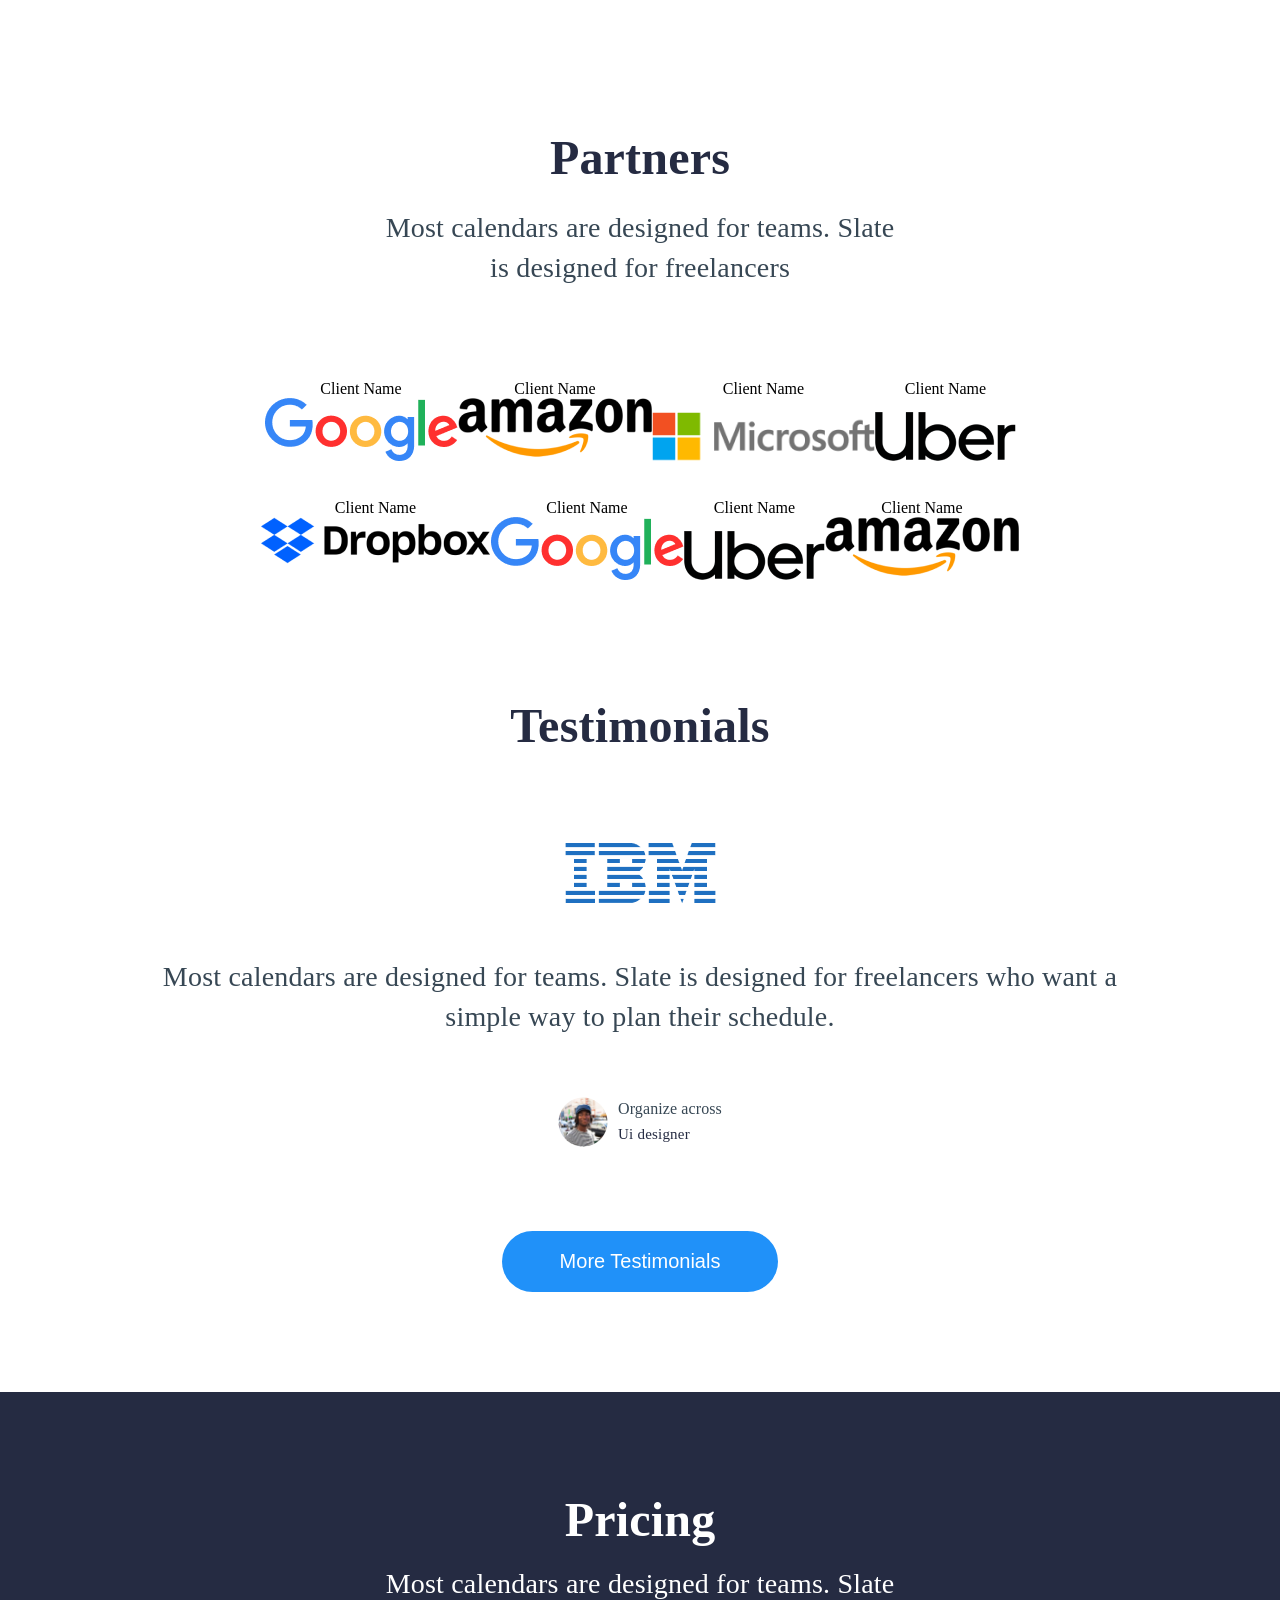
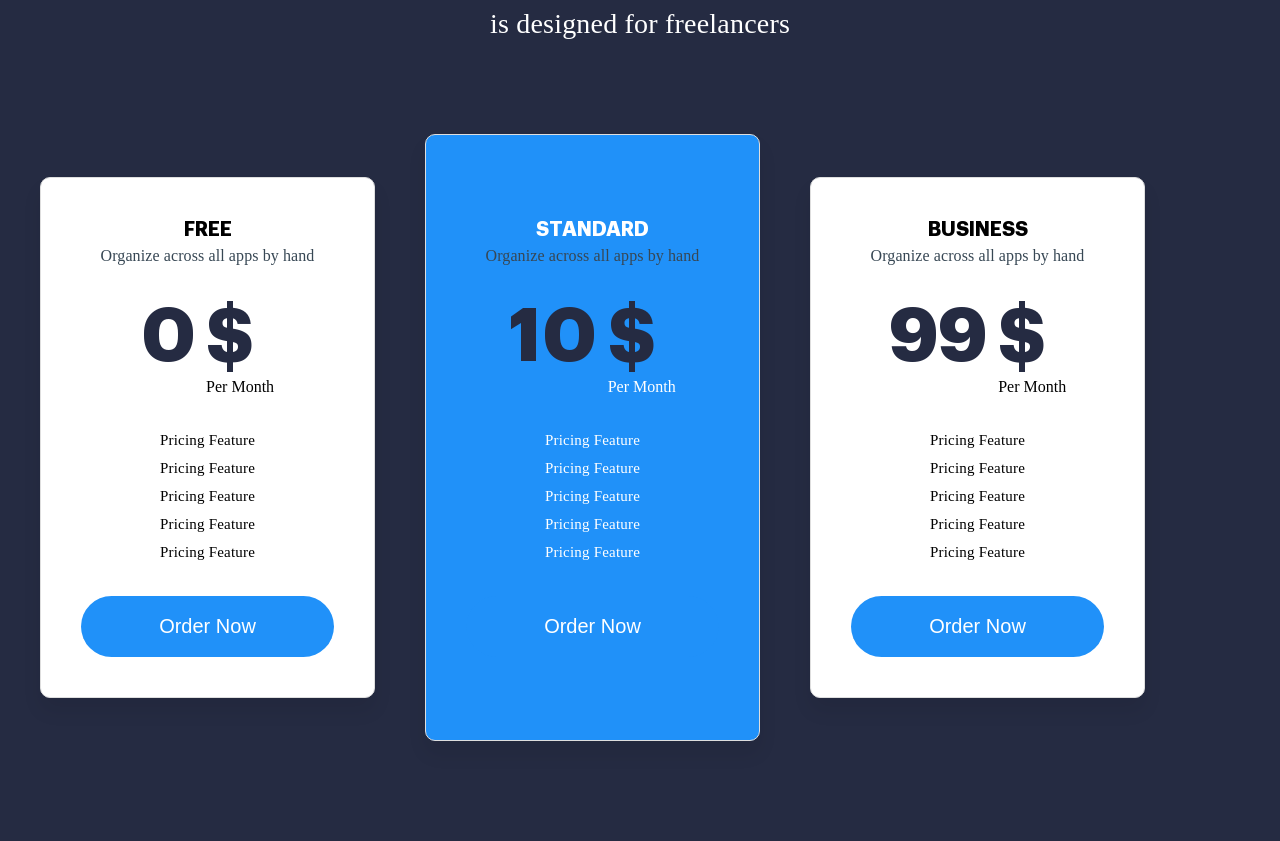
==== index.html @ 209baea5 "Add files via upload" ====
<!DOCTYPE html>
<html lang="en">

<head>
    <meta charset="UTF-8">
    <meta http-equiv="X-UA-Compatible" content="IE=edge">
    <meta name="viewport" content="width=device-width, initial-scale=1.0">
    <link rel="stylesheet" href="./css/main.css">
    <title>Document</title>
</head>

<body>
    <div class="wrapper">
        <section class="partners">
            <div class="container">
                <h2 class="partners__title title">
                    Partners
                </h2>
                <p class="partners__text text">
                    Most calendars are designed for teams. Slate is designed for freelancers
                </p>
                <div class="partners__list">
                <div class="partners__list__top">
                    <li class="partners__li">
                        <div class="partners__content">
                        <p class="partners__name">
                            Client Name
                        </p>
                        <div class="partners__image">
                            <a href="#" class="partners__img">
                                <img src="./img/partners/logos_google.png" alt="icon" class="partners__icon">
                            </a></div>
                        </div>
                    </li>
                    <li class="partners__li">
                        <div class="partners__content">
                        <p class="partners__name">
                            Client Name
                        </p>
                        <div class="partners__image">
                            <a href="#" class="partners__img">
                                <img src="./img/partners/amazon.png" alt="icon" class="partners__icon">
                            </a></div>
                        </div>
                    </li>
                    <li class="partners__li">
                        <div class="partners__content">
                        <p class="partners__name">
                            Client Name
                        </p>
                        <div class="partners__image">
                            <a href="#" class="partners__img">
                                <img src="./img/partners/mct.png" alt="icon" class="partners__icon">
                            </a></div>
                        </div>
                    </li>
                    <li class="partners__li">
                        <div class="partners__content">
                        <p class="partners__name">
                            Client Name
                        </p>
                        <div class="partners__image">
                            <a href="#" class="partners__img">
                                <img src="./img/partners/uber.png" alt="icon" class="partners__icon">
                            </a></div>
                        </div>
                    </li>
                </div>
                 <div class="partners__list__bottom">   
                    <li class="partners__li">
                        <div class="partners__content">
                        <p class="partners__name">
                            Client Name
                        </p>
                        <div class="partners__item">
                            <a href="#" class="partners__image">
                                <img src="./img/partners/drb.png" alt="icon" class="partners__icon">
                            </a></div>
                        </div>
                    </li>
                    <li class="partners__li">
                        <div class="partners__content">
                        <p class="partners__name">
                            Client Name
                        </p>
                        <div class="partners__image">
                            <a href="#" class="partners__img">
                                <img src="./img/partners/logos_google.png" alt="icon" class="partners__icon">
                            </a></div>
                        </div>
                    </li>
                    <li class="partners__li">
                        <div class="partners__content">
                        <p class="partners__name">
                            Client Name
                        </p>
                        <div class="partners__image">
                            <a href="#" class="partners__img">
                                <img src="./img/partners/uber.png" alt="icon" class="partners__icon">
                            </a></div>
                        </div>
                    </li>
                    <li class="partners__li">
                        <div class="partners__content">
                        <p class="partners__name">
                            Client Name
                        </p>
                        <div class="partners__image">
                            <a href="#" class="partners__img">
                                <img src="./img/partners/amazon.png" alt="icon" class="partners__icon">
                            </a></div>
                        </div>
                    </li>
                </div>
            </div>
            </div>
        </section>
        <section class="reviews">
            <div class="container">
                <h2 class="reviews__title title">
                    Testimonials
                </h2>
                <div class="reviews__content">
                    <img src="./img/vector (2).png" alt="" class="reviews__icon">
                    <p class="reviews__text text">
                        Most calendars are designed for teams. Slate is designed for freelancers who want a simple way
                        to plan their schedule.
                    </p>
                    <div class="reviews__user">
                        <div class="reviews__user-avatar">
                            <div class="avatar">
                                <img src="./img/user.png" alt="user" class='avatar__picture'></div>
                        </div>
                        <div class="reviews__user-info">
                            <div class="reviews__user-duties">Organize across</div>
                            <div class="reviews__user-position">Ui designer</div>
                        </div>
                    </div>
                    <button class="reviews__button button">
                        More Testimonials
                    </button>
                </div>
            </div>
        </section>
        <section class="pricing">
            <div class="container">
                <h2 class="pricing__title title title--white">
                    Pricing
                </h2>
                <p class="pricing__text text text--white">
                    Most calendars are designed for teams. Slate is designed for freelancers
                </p>
                <ul class="pricing__list">
                    <li class="pricing__item">
                        <div class="pricing__item-title">Free</div>
                        <p class="pricing__item-text">Organize across all apps by hand</p>
                        <div class="pricing__item-cost">
                            <div class="pricing__item-cost-value">0</div>
                            <div class="pricing__item-cost-content">
                                <div class="pricing__item-cost-currency">$</div>
                                <div class="pricing__item-cost-info">Per Month</div>
                            </div>
                        </div>
                        <ul class="pricing__item-list">
                            <li class="pricing__item-list-name">Pricing Feature</li>
                            <li class="pricing__item-list-name">Pricing Feature</li>
                            <li class="pricing__item-list-name">Pricing Feature</li>
                            <li class="pricing__item-list-name">Pricing Feature</li>
                            <li class="pricing__item-list-name">Pricing Feature</li>
                        </ul>
                        <button class="pricing__item-button button">Order Now</button>
                    </li>
                    <li class="pricing__item pricing__item--mod">
                        <div class="pricing__item-title">STANDARD</div>
                        <p class="pricing__item-text text-white">Organize across all apps by hand</p>
                        <div class="pricing__item-cost">
                            <div class="pricing__item-cost-value">10</div>
                            <div class="pricing__item-cost-content">
                                <div class="pricing__item-cost-currency">$</div>
                                <div class="pricing__item-cost-info">Per Month</div>
                            </div>
                        </div>
                        <ul class="pricing__item-list">
                            <li class="pricing__item-list-name">Pricing Feature</li>
                            <li class="pricing__item-list-name">Pricing Feature</li>
                            <li class="pricing__item-list-name">Pricing Feature</li>
                            <li class="pricing__item-list-name">Pricing Feature</li>
                            <li class="pricing__item-list-name">Pricing Feature</li>
                        </ul>
                        <button class="pricing__item-button button">Order Now</button>
                    </li>
                    <li class="pricing__item">
                        <div class="pricing__item-title">BUSINESS</div>
                        <p class="pricing__item-text">Organize across all apps by hand</p>
                        <div class="pricing__item-cost">
                            <div class="pricing__item-cost-value">99</div>
                            <div class="pricing__item-cost-content">
                                <div class="pricing__item-cost-currency">$</div>
                                <div class="pricing__item-cost-info">Per Month</div>
                            </div>
                        </div>
                        <ul class="pricing__item-list">
                            <li class="pricing__item-list-name">Pricing Feature</li>
                            <li class="pricing__item-list-name">Pricing Feature</li>
                            <li class="pricing__item-list-name">Pricing Feature</li>
                            <li class="pricing__item-list-name">Pricing Feature</li>
                            <li class="pricing__item-list-name">Pricing Feature</li>
                        </ul>
                        <button class="pricing__item-button button">Order Now</button>
                    </li>
                </ul>
            </div>
        </section>

    </div>
</body>

</html>
---- css/main.css ----
@font-face {
  font-family: "Graphik";
  src: url(../../fonts/Graphik-Regular.woff);
}
@font-face {
  font-family: "Graphik Bold";
  src: url(../../fonts/Graphik-Bold.woff);
}
* {
  -webkit-box-sizing: border-box;
          box-sizing: border-box;
}

body,
html {
  height: 100%;
  width: 100%;
  margin: 0;
}

ul, li {
  margin: 0;
  padding: 0;
  list-style: none;
}

a {
  text-decoration: none;
  color: black;
}

p {
  margin: 0;
}

button {
  outline: none;
  padding: 0;
  border: 1px solid transparent;
  background-color: transparent;
  cursor: pointer;
}

h1, h2, h3 {
  margin: 0;
}

.container {
  width: 1200px;
  margin: 0 auto;
}

.pricing {
  background-color: #252B42;
  padding: 100px 0;
  color: #fff;
  text-align: center;
}
.pricing__title {
  margin-bottom: 17px;
}
.pricing__text {
  font-weight: 400;
  max-width: 532px;
  display: inline-block;
  margin-bottom: 90px;
}
.pricing__list {
  display: -webkit-box;
  display: -ms-flexbox;
  display: flex;
  -webkit-box-align: center;
      -ms-flex-align: center;
          align-items: center;
}
.pricing__item {
  -webkit-box-flex: 1;
      -ms-flex: 1;
          flex: 1;
  background: #FFFFFF;
  border: 1px solid #DEDEDE;
  -webkit-box-shadow: 0px 13px 19px rgba(0, 0, 0, 0.07);
          box-shadow: 0px 13px 19px rgba(0, 0, 0, 0.07);
  border-radius: 10px;
  color: black;
  padding: 40px;
  margin-right: 50px;
  max-width: 335px;
}
.pricing__item-title {
  font-family: "Graphik Bold";
  font-size: 20px;
  text-transform: uppercase;
  margin-bottom: 3px;
}
.pricing__item-text {
  font-weight: 400;
  font-size: 16px;
  line-height: 23px;
  letter-spacing: 0.1px;
  color: #374754;
  max-width: 438px;
  margin-bottom: 30px;
  display: inline-block;
}
.pricing__item-cost {
  margin-bottom: 30px;
  display: -webkit-box;
  display: -ms-flexbox;
  display: flex;
  -webkit-box-pack: center;
      -ms-flex-pack: center;
          justify-content: center;
}
.pricing__item-cost-content {
  text-align: start;
  margin-left: 10px;
}
.pricing__item-cost-value, .pricing__item-cost-currency {
  font-family: "Graphik Bold";
  font-size: 74px;
  letter-spacing: 0.2px;
  color: #252B42;
}
.pricing__item-list {
  margin-bottom: 30px;
}
.pricing__item-list-name {
  font-weight: 400;
  font-size: 15px;
  line-height: 28px;
  letter-spacing: 0.2px;
}
.pricing__item:last-child {
  margin-right: 0;
}
.pricing__item--mod {
  background: #2091F9;
  color: #FFFFFF;
  padding: 83px 40px;
}
.pricing__item--mod-text {
  color: inherit;
}
.pricing__item--mod-cost-value {
  color: inherit;
}
.pricing__item--mod-cost-content {
  color: inherit;
}
.pricing__item--mod-cost-content-currency {
  color: inherit;
}
.pricing__item--mod-cost-content-info {
  color: inherit;
}
.pricing__item--mod-list-name {
  color: inherit;
}
.pricing__item--mod-button {
  background-color: #FFFFFF;
  color: #2091F9;
}

.title {
  font-size: 48px;
  letter-spacing: 0.2px;
  color: #252B42;
}
.title--white {
  color: #fff;
}

.reviews {
  text-align: center;
}
.reviews__title {
  margin-bottom: 90px;
  margin-top: 100px;
}
.reviews__icon {
  margin-bottom: 50px;
}
.reviews__text {
  color: #374754;
  margin: 0 auto 60px auto;
  max-width: 967px;
}
.reviews__user {
  display: -webkit-box;
  display: -ms-flexbox;
  display: flex;
  -webkit-box-pack: center;
      -ms-flex-pack: center;
          justify-content: center;
  margin-bottom: 80px;
}
.reviews__user-avatar {
  margin-right: 10px;
}
.reviews__user-duties {
  font-size: 16px;
  line-height: 23px;
  letter-spacing: 0.1px;
  color: #374754;
}
.reviews__user-position {
  font-size: 15px;
  line-height: 28px;
  letter-spacing: 0.2px;
  color: #252B42;
}
.reviews__user-info {
  text-align: left;
}
.reviews__button {
  max-width: 276px;
  margin-bottom: 100px;
}

.avatar {
  display: inline-block;
  height: 50px;
  width: 50px;
  border-radius: 50%;
  overflow: hidden;
}
.avatar__picture {
  height: 100%;
  width: 100%;
  -o-object-fit: cover;
     object-fit: cover;
}

.button {
  background: #2091F9;
  border-radius: 35px;
  font-size: 20px;
  color: #FFFFFF;
  padding: 18px 0;
  width: 100%;
  -webkit-transition: 0.4s;
  transition: 0.4s;
}
.button:hover {
  background-color: #2473be;
}

.text {
  font-size: 28px;
  line-height: 40px;
  letter-spacing: 0.2px;
  color: #374754;
  font-weight: 400;
}
.text--white {
  color: #fff;
}

.partners {
  text-align: center;
  -webkit-box-align: center;
      -ms-flex-align: center;
          align-items: center;
}
.partners__title {
  max-width: 188px;
  margin: 130px auto 23px auto;
}
.partners__text {
  max-width: 532px;
  margin: 0 auto 92px auto;
}
.partners__list {
  display: -webkit-box;
  display: -ms-flexbox;
  display: flex;
  -webkit-box-orient: vertical;
  -webkit-box-direction: normal;
      -ms-flex-direction: column;
          flex-direction: column;
  -webkit-box-align: center;
      -ms-flex-align: center;
          align-items: center;
}
.partners__list__top {
  display: -webkit-box;
  display: -ms-flexbox;
  display: flex;
  -webkit-box-orient: horizontal;
  -webkit-box-direction: normal;
      -ms-flex-direction: row;
          flex-direction: row;
  margin-bottom: 20px;
}
.partners__list__top__content {
  padding: 31px 0 45px;
  display: inline-block;
  margin-right: 45px;
}
.partners__list__top__name {
  display: inline-block;
  font-size: 16px;
  line-height: 23px;
  margin: 0 auto 15px;
}
.partners__list__top__item {
  padding: 31px 0 46px;
}
.partners__list__top__item__img {
  margin-right: 40px;
}
.partners__list__bottom {
  display: -webkit-box;
  display: -ms-flexbox;
  display: flex;
  -webkit-box-orient: horizontal;
  -webkit-box-direction: normal;
      -ms-flex-direction: row;
          flex-direction: row;
}

.image {
  display: inline-block;
  height: 63px;
  width: 193px;
  overflow: hidden;
}
.image__icon {
  height: 100%;
  width: 100%;
  -o-object-fit: cover;
     object-fit: cover;
}
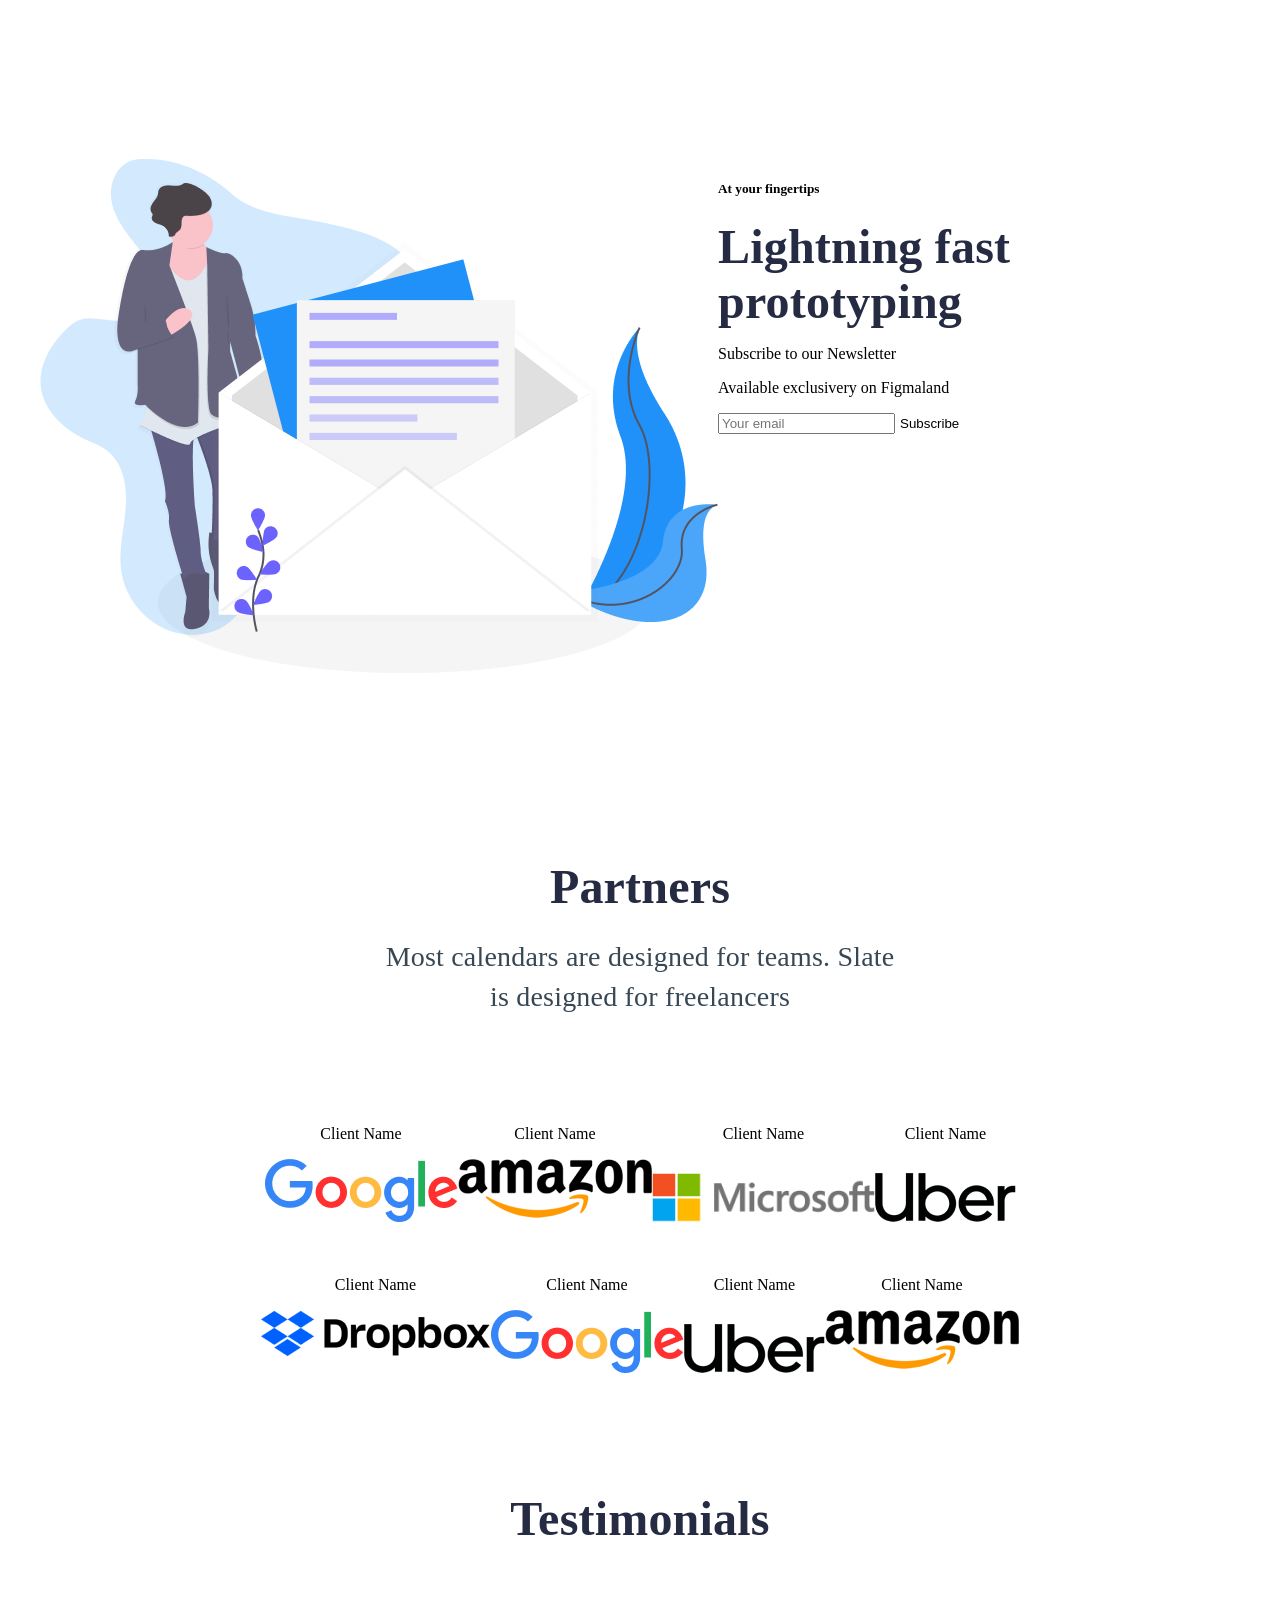
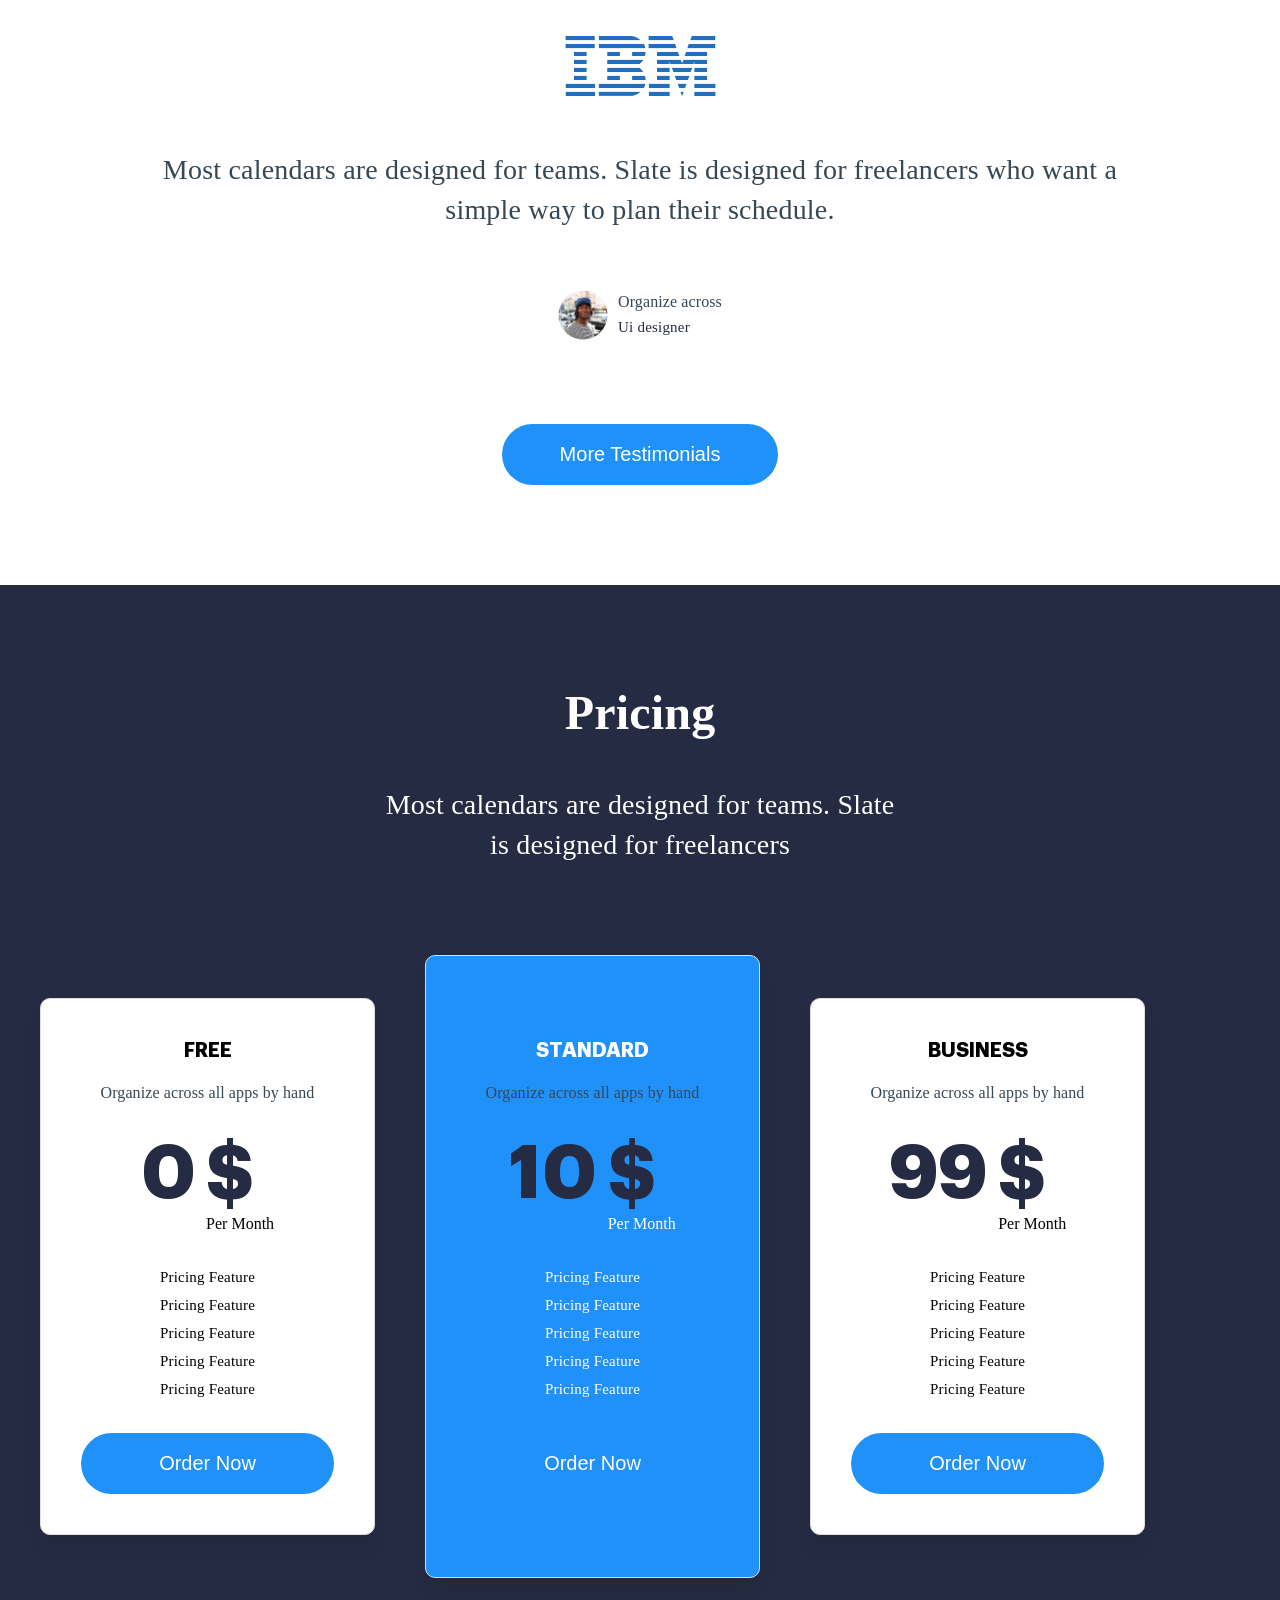
==== commit 5fc8114d: "Add files via upload" ====
--- a/index.html
+++ b/index.html
@@ -11,6 +11,39 @@
 
 <body>
     <div class="wrapper">
+        <section class="fingerprints">
+            <div class="container">
+                <div class="fingerprints__content">
+               <div class="fingerprints__left">
+                <img src="./img/finger/finger.png" alt="image" class="fingerprints__image">
+               </div>
+               <div class="fingerprints__right">
+                <div class="fingerprints__about">
+                    <h5 class="fingerprints__pretitle">
+                        At your fingertips
+                    </h5>
+                    <h2 class="fingerprints__title title">
+                        Lightning fast prototyping 
+                    </h2>
+                    <p class="fingerprints__pretext">
+                        Subscribe to our Newsletter
+                    </p>
+                    <p class="fingerprints__text">
+                        Available exclusivery on Figmaland
+                    </p>
+                </div>
+                <form>
+                    <div class="fingerprint__bottom">
+                    <input class="fingerprints__email" type="email" placeholder="Your email">
+                    <button class="fingerprints__button-blue">
+                        Subscribe
+                    </button>
+                </div>
+                </form>
+               </div>
+            </div>
+            </div>
+        </section>
         <section class="partners">
             <div class="container">
                 <h2 class="partners__title title">
--- a/css/main.css
+++ b/css/main.css
@@ -27,10 +27,6 @@
 a {
   text-decoration: none;
   color: black;
-}
-
-p {
-  margin: 0;
 }
 
 button {
@@ -320,15 +316,55 @@
           flex-direction: row;
 }
 
-.image {
-  display: inline-block;
-  height: 63px;
-  width: 193px;
-  overflow: hidden;
-}
-.image__icon {
-  height: 100%;
-  width: 100%;
-  -o-object-fit: cover;
-     object-fit: cover;
+.fingerprints {
+  padding: 159px 0 52px;
+}
+.fingerprints__content {
+  display: -webkit-box;
+  display: -ms-flexbox;
+  display: flex;
+  -webkit-box-orient: horizontal;
+  -webkit-box-direction: normal;
+      -ms-flex-direction: row;
+          flex-direction: row;
+}
+.fingerprints__content__right {
+  display: inline-block;
+}
+.fingerprints__content__right__about__pretitle {
+  font-size: 20px;
+  line-height: 28px;
+  color: #252B42;
+}
+.fingerprints__content__right__about__title {
+  margin: 17px 0 35px;
+}
+.fingerprints__content__right__about__text {
+  font-size: 18px;
+  line-height: 25px;
+  letter-spacing: 0.2px;
+  color: #374754;
+}
+.fingerprints__content__right__about__pretext {
+  font-weight: 700;
+  font-size: 20px;
+  line-height: 28px;
+  letter-spacing: 0.1px;
+  color: #252B42;
+  margin-top: 35px;
+}
+.fingerprints__content__right__bottom {
+  margin-top: 34px;
+}
+.fingerprints__content__right__bottom__email {
+  width: 273px;
+  height: 54px;
+  background: #F4F4F4;
+  border: 1px solid #E8E8E8;
+  border-radius: 39px;
+  padding: 19px 0 19px 39px;
+}
+.fingerprints__content__right__bottom__button-blue {
+  background: #2091F9;
+  border-radius: 35px;
 }
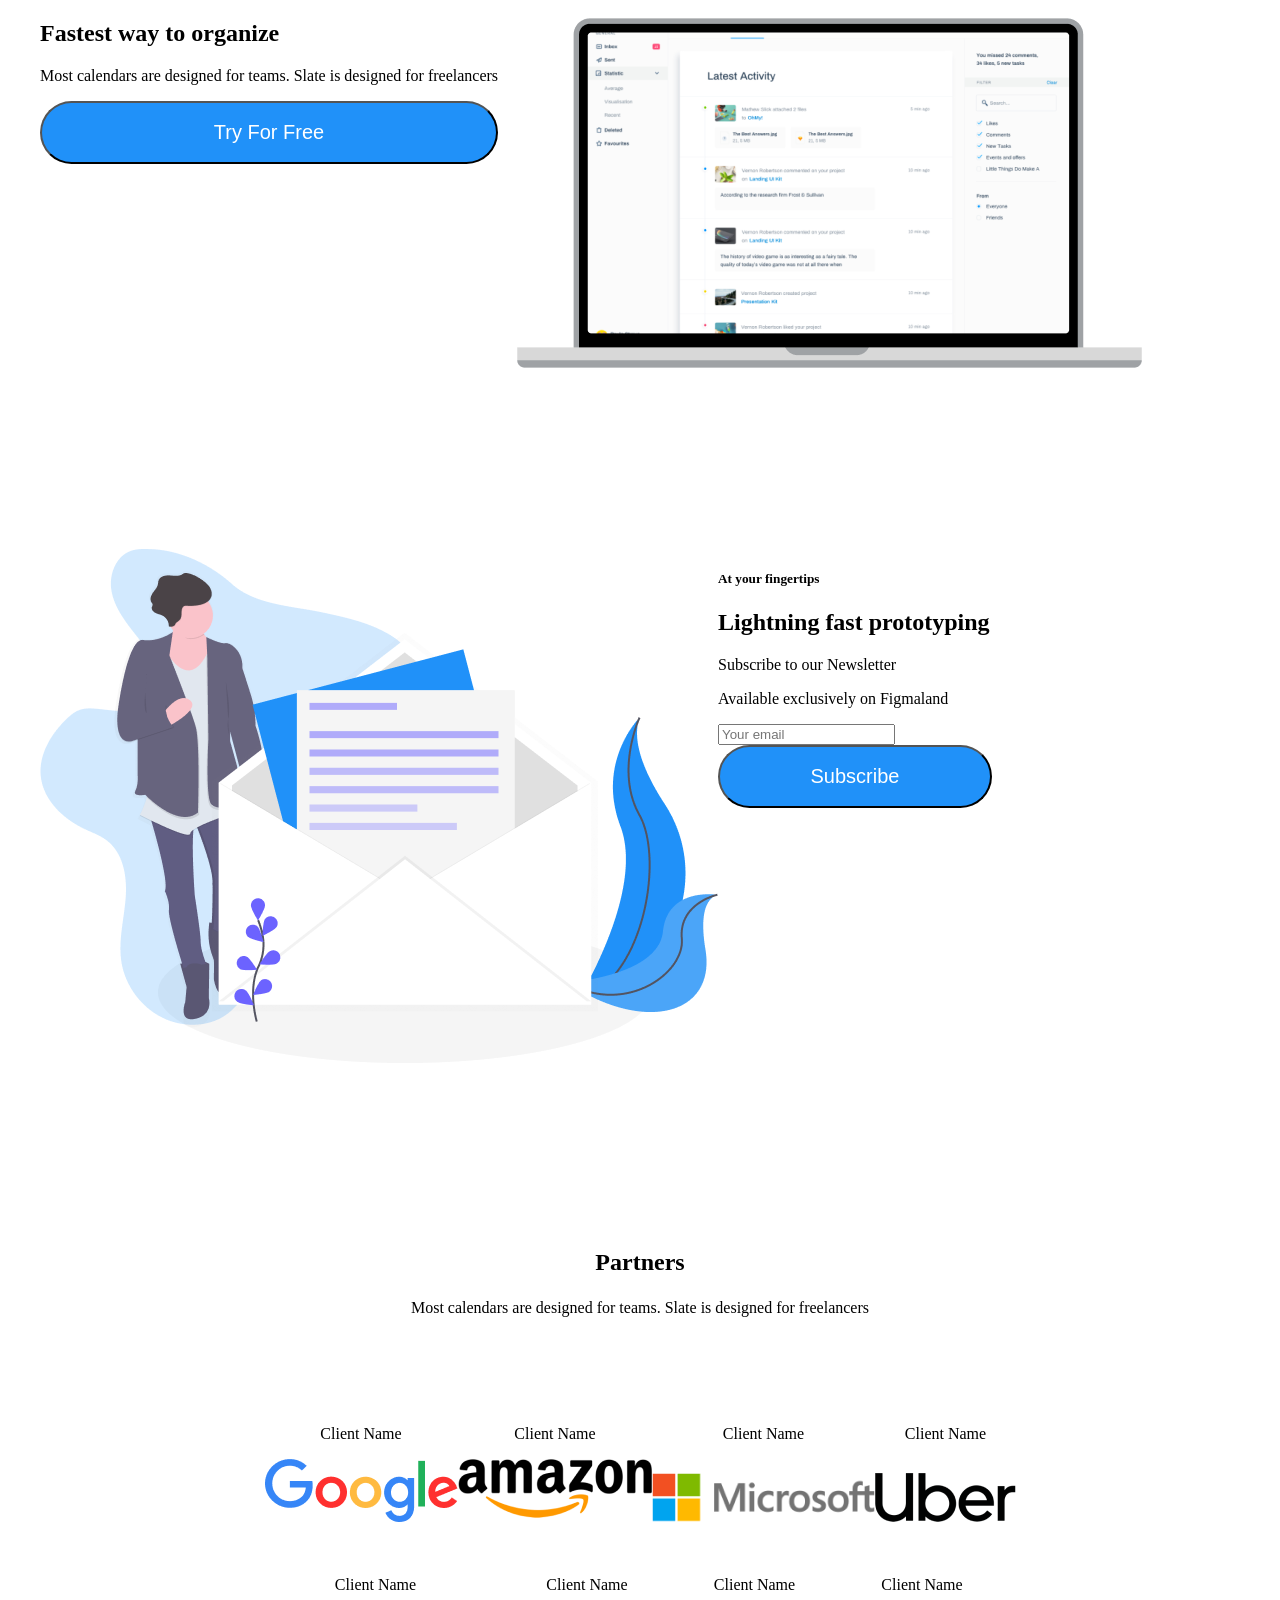
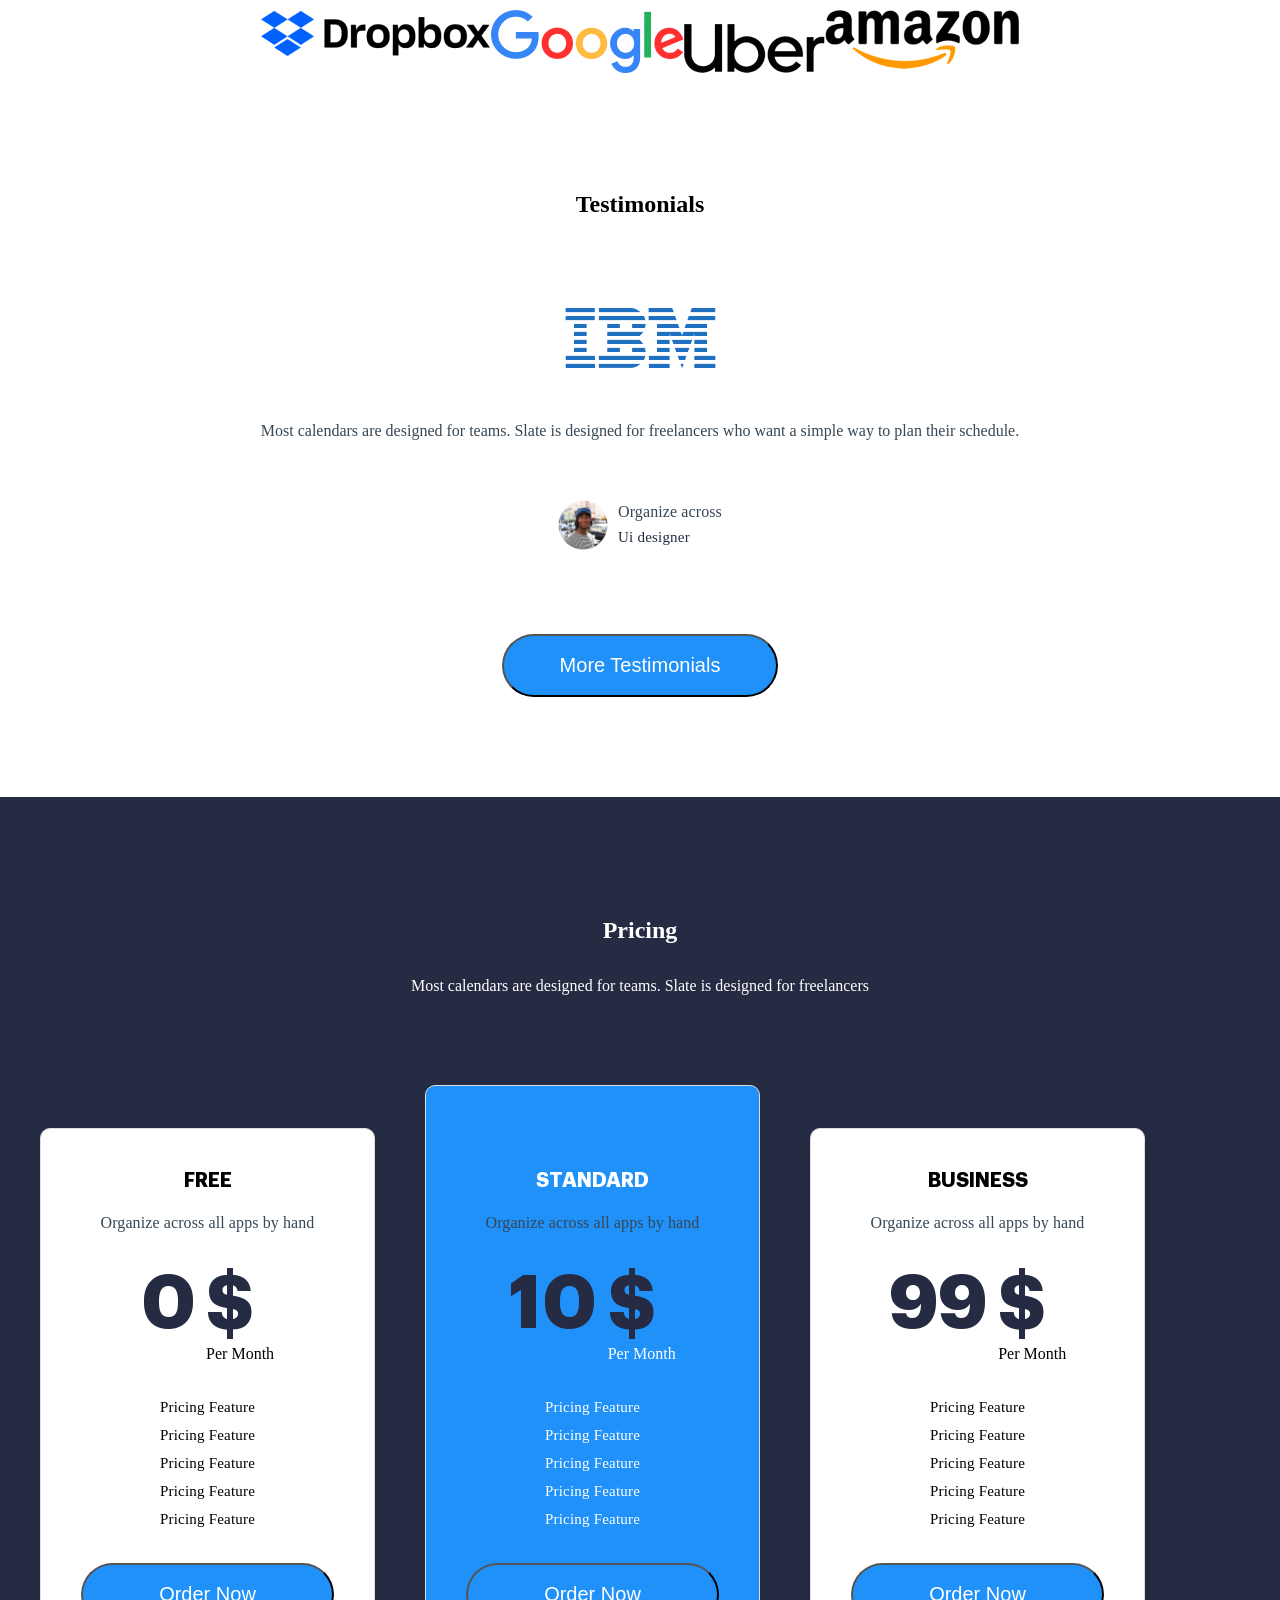
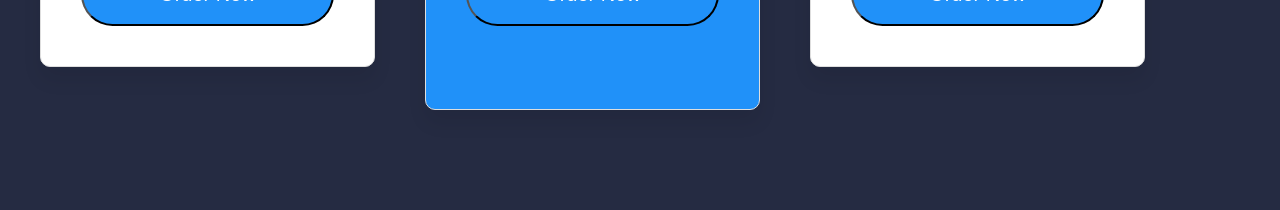
==== commit b049a883: "Add files via upload" ====
--- a/index.html
+++ b/index.html
@@ -11,6 +11,23 @@
 
 <body>
     <div class="wrapper">
+        <section class="ways">
+            <div class="container">
+                <div class="ways__content">
+                <div class="ways__left">
+                <h2 class="ways__title title">
+                    Fastest way to organize                 
+                </h2>
+                <p class="ways__text text">
+                    Most calendars are designed for teams. Slate is designed for freelancers
+                </p>
+                <button class="ways__button button">Try For Free</button>
+            </div>
+            <div class="ways__picture">
+                <img src="./img/tv.png" alt="image" class="ways__image">
+            </div>
+        </div>
+        </section>
         <section class="fingerprints">
             <div class="container">
                 <div class="fingerprints__content">
@@ -29,16 +46,14 @@
                         Subscribe to our Newsletter
                     </p>
                     <p class="fingerprints__text">
-                        Available exclusivery on Figmaland
+                        Available exclusively on Figmaland
                     </p>
                 </div>
-                <form>
-                    <div class="fingerprint__bottom">
+                    <form class="fingerprints__bottom">
                     <input class="fingerprints__email" type="email" placeholder="Your email">
-                    <button class="fingerprints__button-blue">
+                    <button class="button button-blue">
                         Subscribe
                     </button>
-                </div>
                 </form>
                </div>
             </div>
--- a/css/main.css
+++ b/css/main.css
@@ -27,18 +27,6 @@
 a {
   text-decoration: none;
   color: black;
-}
-
-button {
-  outline: none;
-  padding: 0;
-  border: 1px solid transparent;
-  background-color: transparent;
-  cursor: pointer;
-}
-
-h1, h2, h3 {
-  margin: 0;
 }
 
 .container {
@@ -158,15 +146,6 @@
   color: #2091F9;
 }
 
-.title {
-  font-size: 48px;
-  letter-spacing: 0.2px;
-  color: #252B42;
-}
-.title--white {
-  color: #fff;
-}
-
 .reviews {
   text-align: center;
 }
@@ -242,17 +221,6 @@
   background-color: #2473be;
 }
 
-.text {
-  font-size: 28px;
-  line-height: 40px;
-  letter-spacing: 0.2px;
-  color: #374754;
-  font-weight: 400;
-}
-.text--white {
-  color: #fff;
-}
-
 .partners {
   text-align: center;
   -webkit-box-align: center;
@@ -367,4 +335,26 @@
 .fingerprints__content__right__bottom__button-blue {
   background: #2091F9;
   border-radius: 35px;
+  max-width: 172px;
+}
+
+.ways__content {
+  display: -webkit-box;
+  display: -ms-flexbox;
+  display: flex;
+  -webkit-box-orient: horizontal;
+  -webkit-box-direction: normal;
+      -ms-flex-direction: row;
+          flex-direction: row;
+}
+.ways__content__left {
+  max-width: 600px;
+}
+.ways__content__left__title {
+  max-width: 335px;
+  font-size: 48px;
+  line-height: 55px;
+  letter-spacing: 0.2px;
+  color: #252B42;
+  margin-top: 292px;
 }
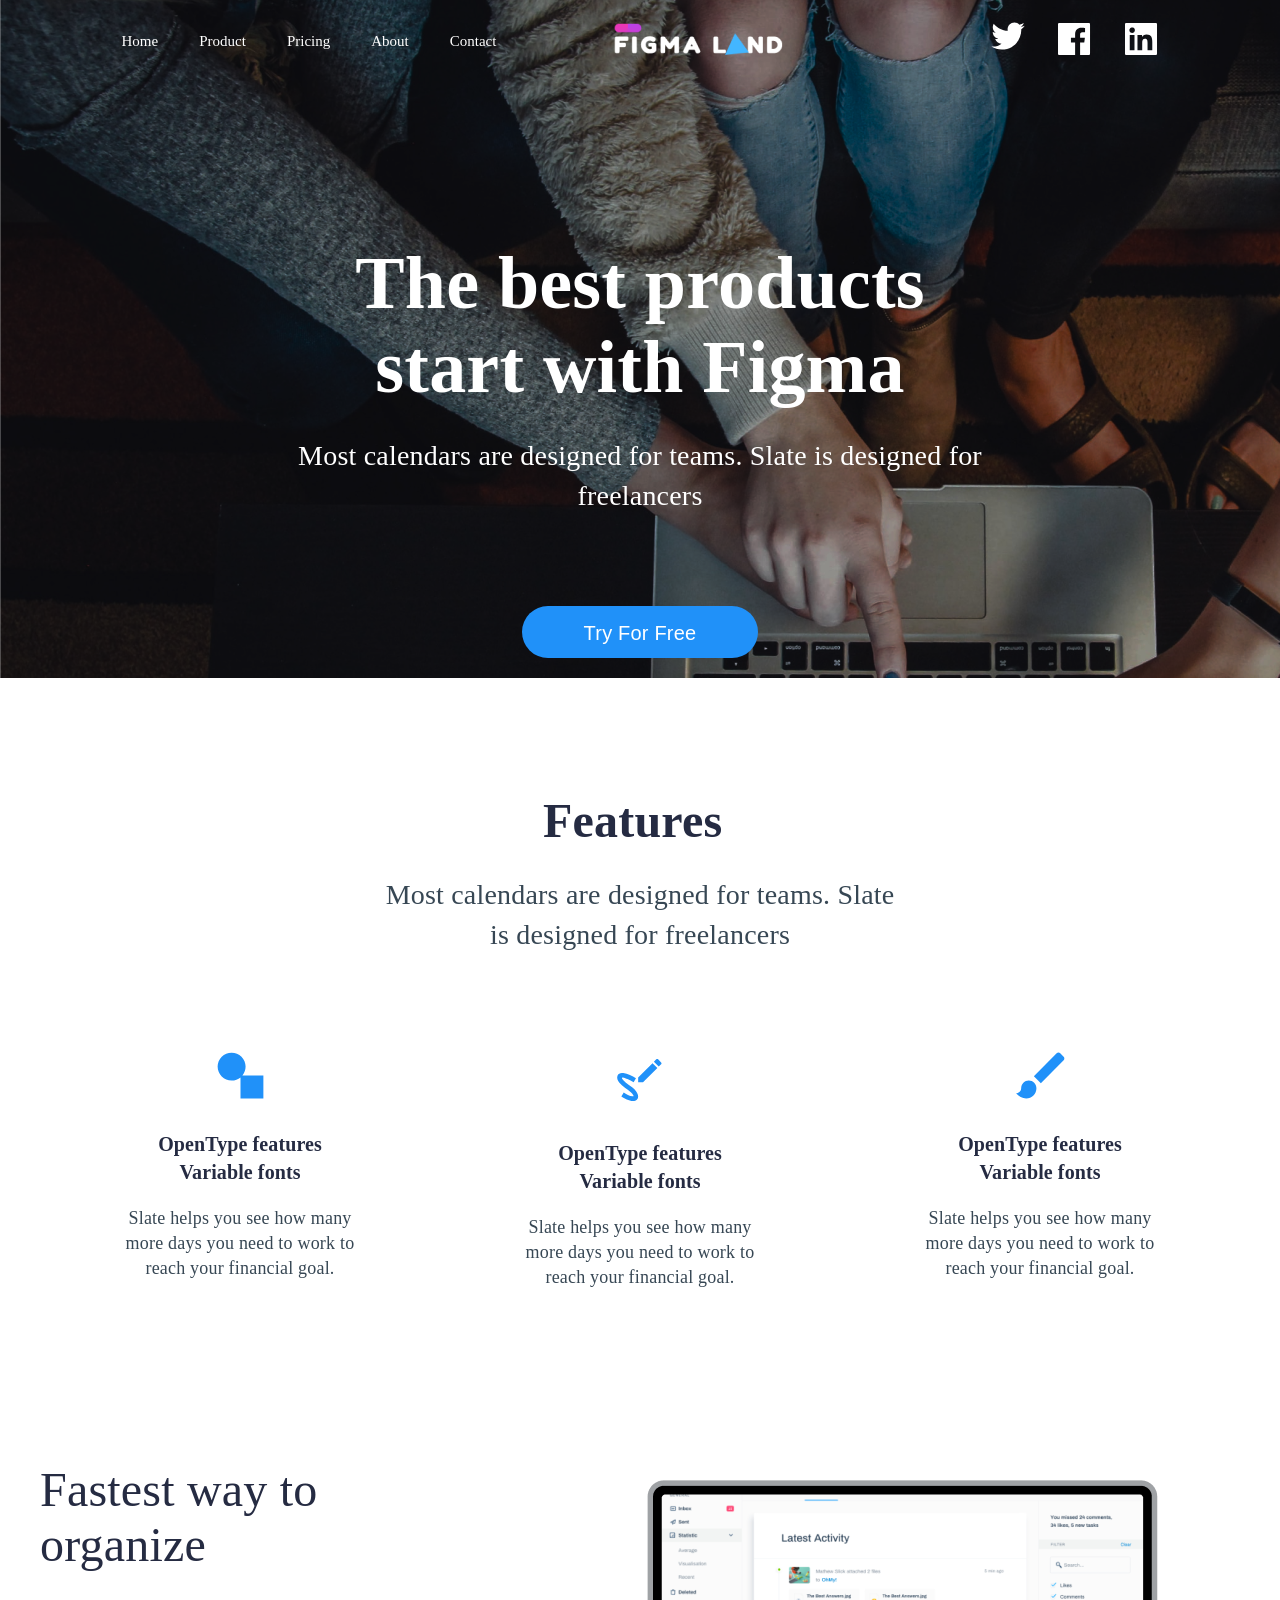
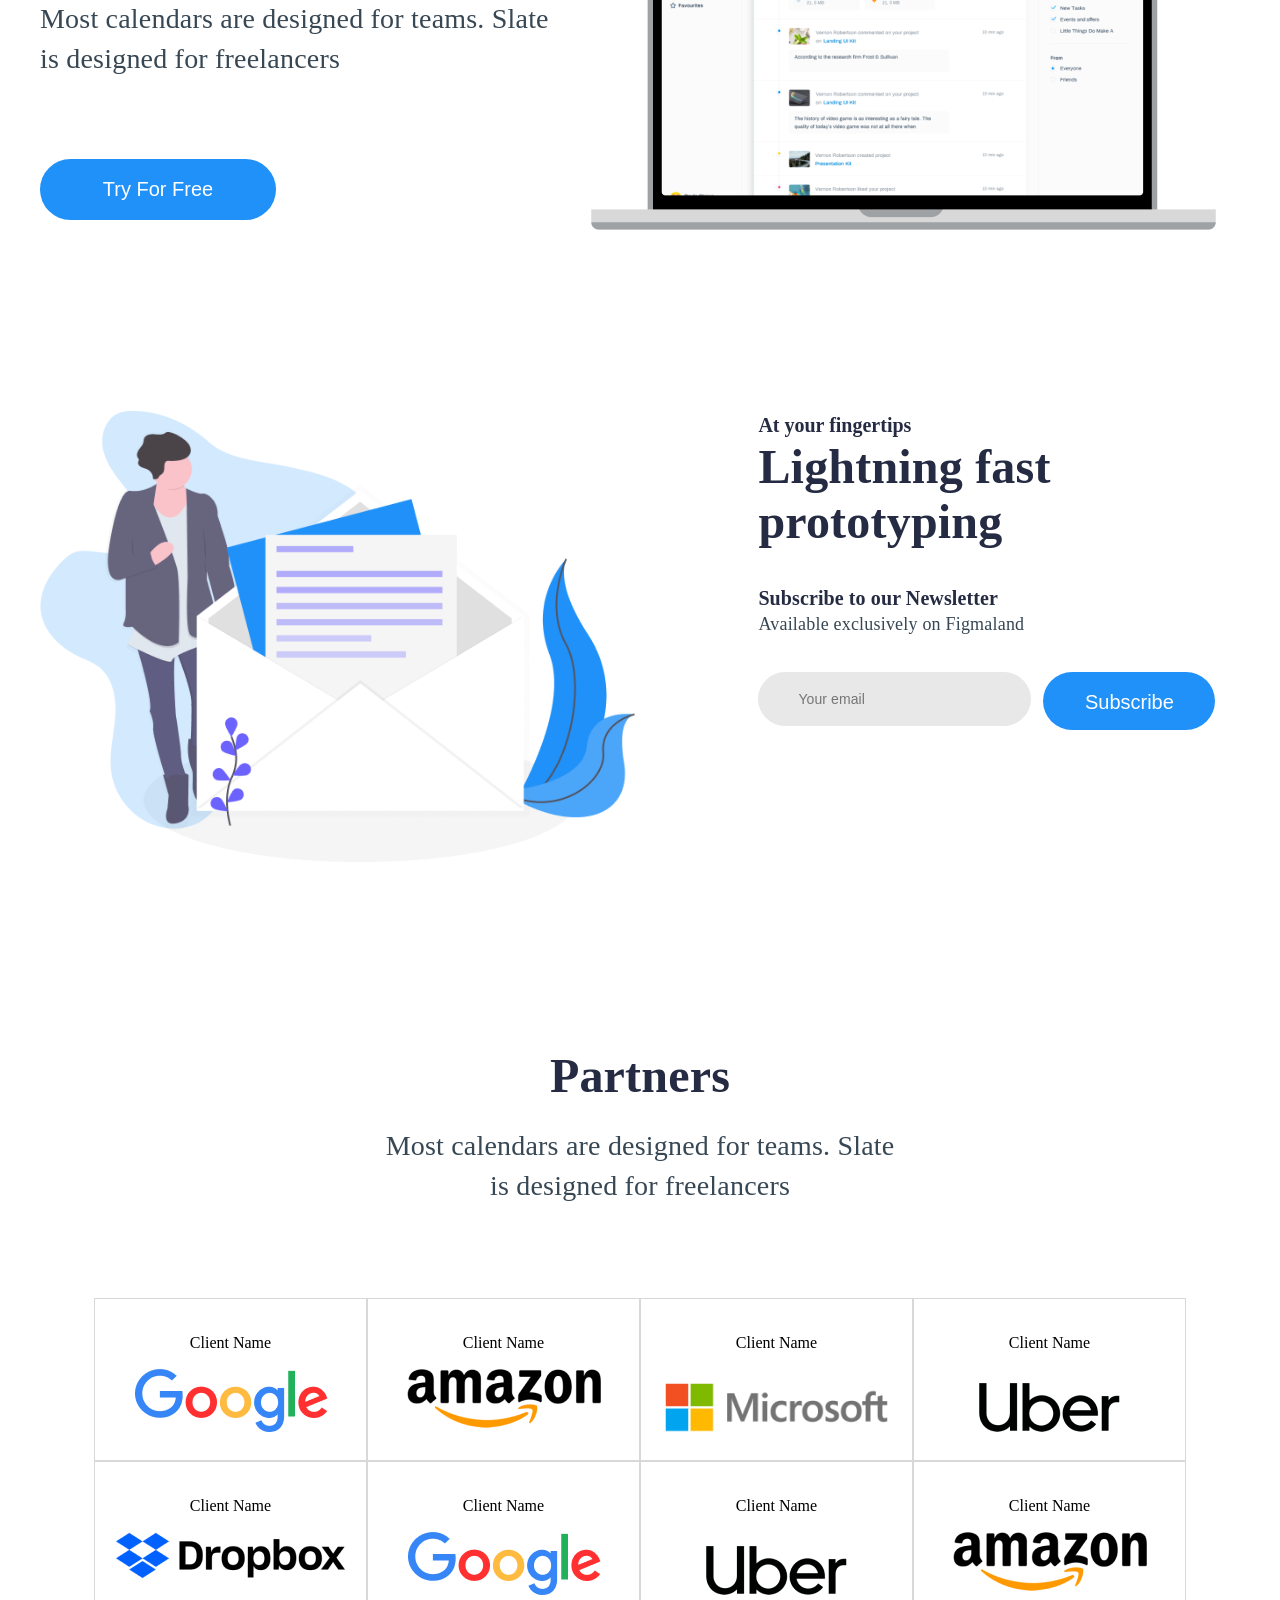
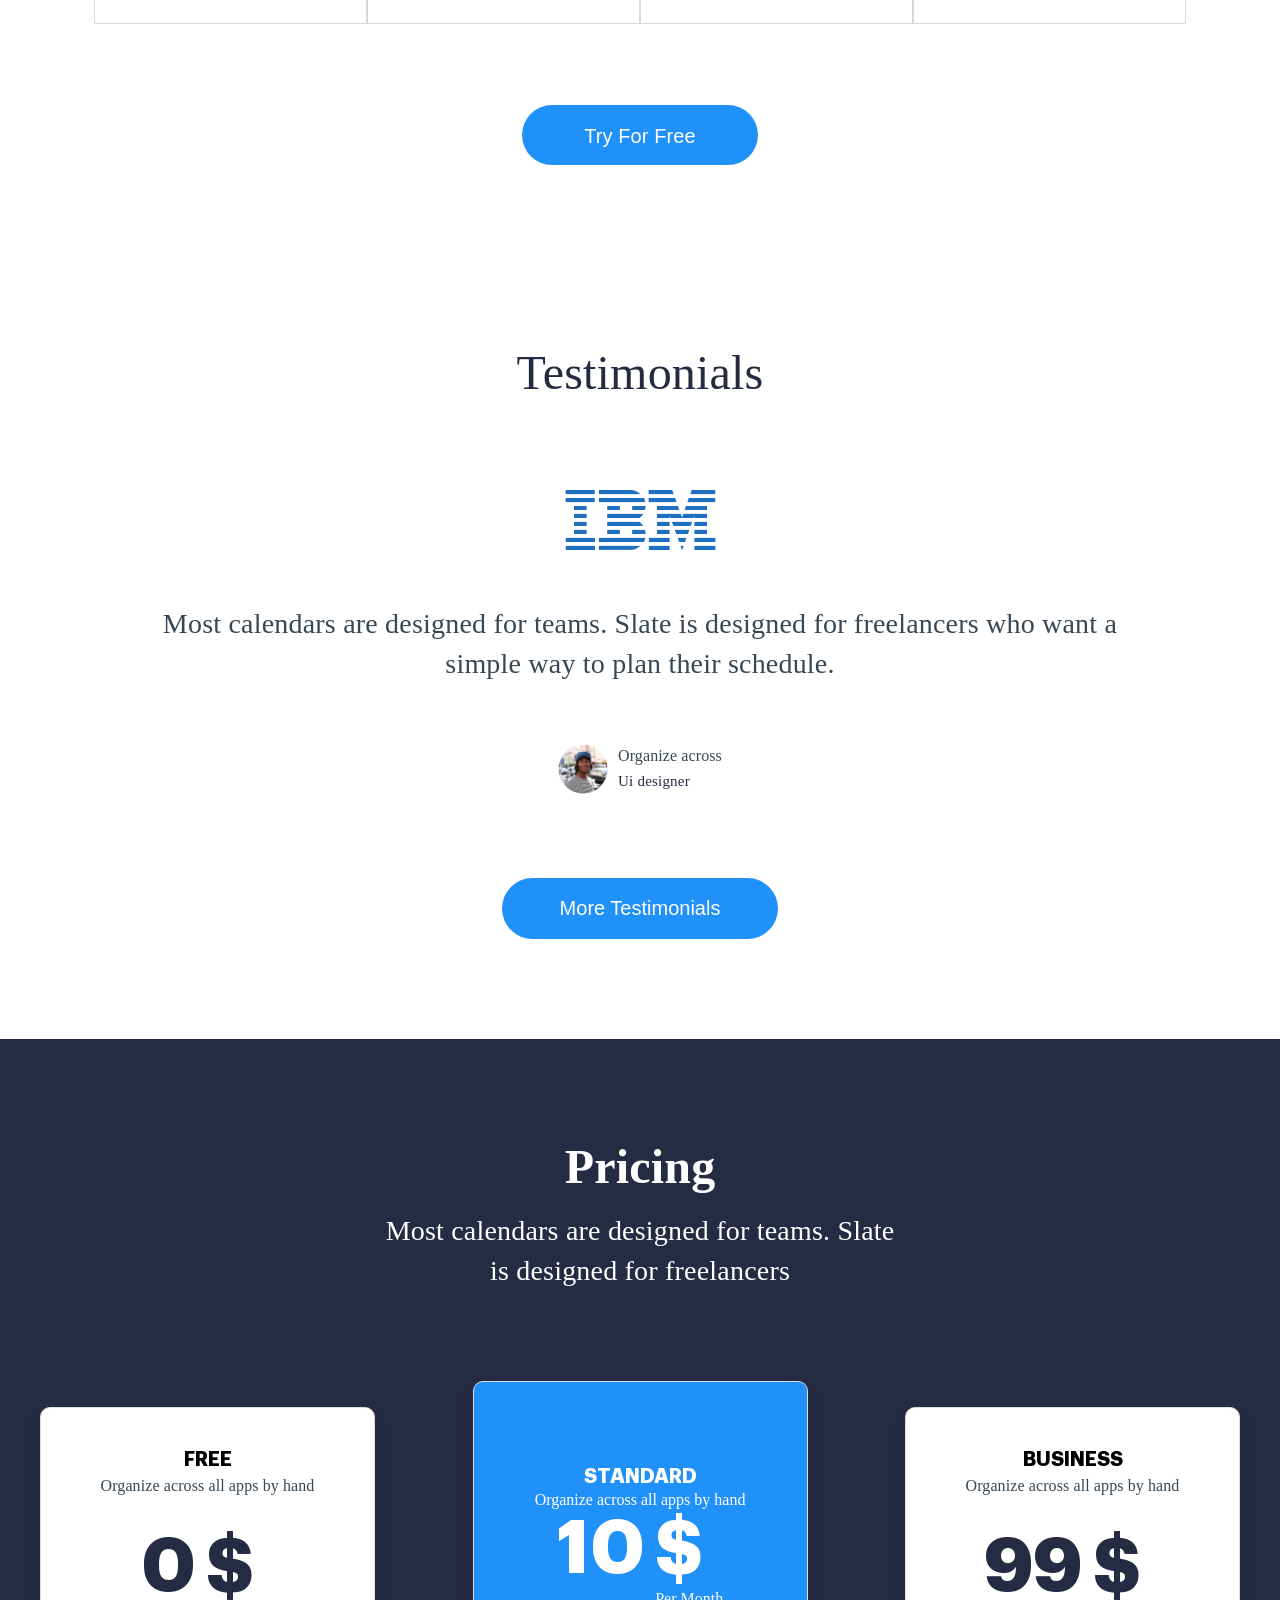
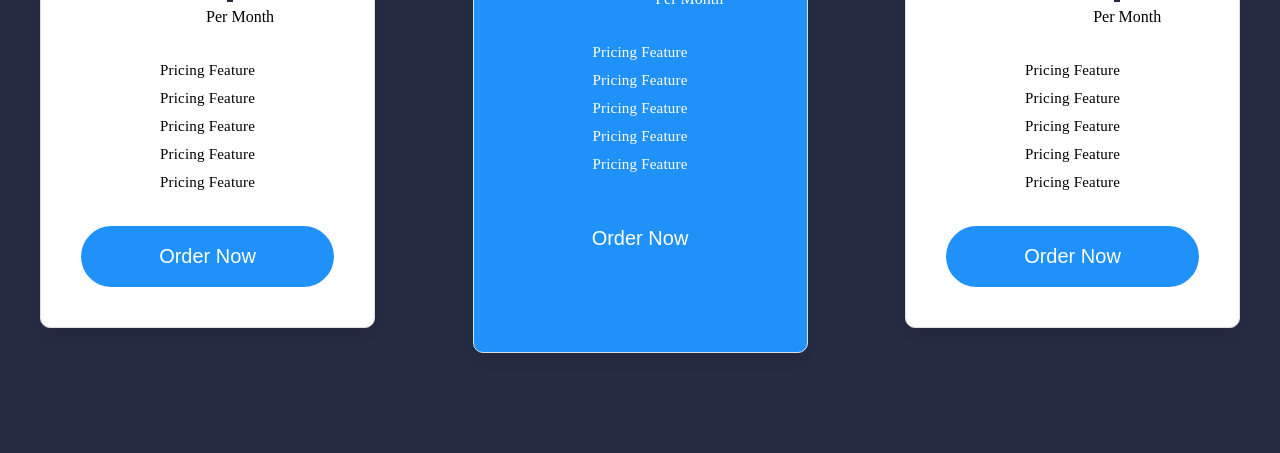
==== commit f5d91594: "Add files via upload" ====
--- a/index.html
+++ b/index.html
@@ -11,9 +11,91 @@
 
 <body>
     <div class="wrapper">
+        <header class="header">
+            <div class="container">
+                <div class="header__content">
+                    <div class="header__top">
+                        <nav class="header__list">
+                            <ul class="header__ul">
+                                <li class="header__li">Home</li>
+                                <li class="header__li">Product</li>
+                                <li class="header__li">Pricing</li>
+                                <li class="header__li">About</li>
+                                <li class="header__li">Contact</li>
+                                <a href="#" class="header__img">
+                                    <img src="./img/header/center.png" alt="img" class="logo__image">
+                                </a>
+                            </ul>
+                        </nav>
+                        <div class="header__socials">
+                            <nav class="header__nav">
+                                <ul class="header__icon">
+                                    <li class="header__item">
+                                        <a href="#" class="header__net">
+                                            <img src="./img/header/twit.svg" alt="net" class="header__pic">
+                                        </a>
+                                    </li>
+                                    <li class="header__item">
+                                        <a href="#" class="header__net">
+                                            <img src="./img/header/face.svg" alt="net" class="header__pic">
+                                        </a>
+                                    </li>
+                                    <li class="header__item">
+                                        <a href="#" class="header__net">
+                                            <img src="./img/header/insta.svg" alt="net" class="header__pic">
+                                        </a>
+                                    </li>
+                                </ul>
+                            </nav>
+                        </div>
+                    </div>
+                    <div class="header__main">
+                        <h2 class="header__main-title">
+                            The best products start with Figma
+                        </h2>
+                        <p class="header__text text text--white">
+                            Most calendars are designed for teams. Slate is designed for freelancers
+                        </p>
+                        <button class="header__button">
+                            Try For Free
+                        </button>
+                    </div>
+                </div>
+            </div>
+        </header>
+<section class="features">
+    <div class="container">
+        <div class="features__content">
+            <div class="features__top">
+                <h2 class="features__title title">
+                    Features                
+                </h2>
+                <p class="features__text text">
+                    Most calendars are designed for teams. Slate is designed for freelancers
+                </p>
+            </div>
+            <div class="features__main">
+                <div class="features__items">
+                        <img src="./img/features/square.svg" alt="img" class="features__img">
+                    <h3 class="features__title-bold">OpenType features Variable fonts</h3>
+                    <p class="features__text-small">Slate helps you see how many more days you need to work to reach your  financial goal.</p>
+                </div>
+                <div class="features__items">
+                    <img src="./img/features/mdi_draw.svg" alt="img" class="features__img">
+                <h3 class="features__title-bold">OpenType features Variable fonts</h3>
+                <p class="features__text-small">Slate helps you see how many more days you need to work to reach your  financial goal.</p>
+            </div>
+            <div class="features__items">
+                <img src="./img/features/brush.svg" alt="img" class="features__img">
+            <h3 class="features__title-bold">OpenType features Variable fonts</h3>
+            <p class="features__text-small">Slate helps you see how many more days you need to work to reach your  financial goal.</p>
+        </div>
+            </div>
+        </div>
+    </div>
+</section>
         <section class="ways">
-            <div class="container">
-                <div class="ways__content">
+            <div class="ways__container">
                 <div class="ways__left">
                 <h2 class="ways__title title">
                     Fastest way to organize                 
@@ -51,7 +133,7 @@
                 </div>
                     <form class="fingerprints__bottom">
                     <input class="fingerprints__email" type="email" placeholder="Your email">
-                    <button class="button button-blue">
+                    <button class="fingerprints__button button button-blue">
                         Subscribe
                     </button>
                 </form>
@@ -160,6 +242,11 @@
                         </div>
                     </li>
                 </div>
+            </div>
+            <div class="partners__try">
+                <button class="partners__button">
+                    Try For Free
+                </button>
             </div>
             </div>
         </section>
@@ -219,8 +306,8 @@
                         <button class="pricing__item-button button">Order Now</button>
                     </li>
                     <li class="pricing__item pricing__item--mod">
-                        <div class="pricing__item-title">STANDARD</div>
-                        <p class="pricing__item-text text-white">Organize across all apps by hand</p>
+                        <div class="pricing__item-title ">STANDARD</div>
+                        <p class="pricing__item-text--mod">Organize across all apps by hand</p>
                         <div class="pricing__item-cost">
                             <div class="pricing__item-cost-value">10</div>
                             <div class="pricing__item-cost-content">
--- a/css/main.css
+++ b/css/main.css
@@ -7,8 +7,7 @@
   src: url(../../fonts/Graphik-Bold.woff);
 }
 * {
-  -webkit-box-sizing: border-box;
-          box-sizing: border-box;
+  box-sizing: border-box;
 }
 
 body,
@@ -29,13 +28,135 @@
   color: black;
 }
 
+p {
+  margin: 0;
+}
+
+button {
+  outline: none;
+  padding: 0;
+  border: 1px solid transparent;
+  background-color: transparent;
+  cursor: pointer;
+}
+
+h1, h2, h3, h5 {
+  margin: 0;
+}
+
 .container {
   width: 1200px;
   margin: 0 auto;
 }
 
+.header {
+  padding-bottom: 20px;
+  background-image: url(..//..//img/header/laptop.png);
+}
+.header__content {
+  margin: 0 auto;
+  max-width: 1200px;
+}
+.header__top {
+  display: flex;
+  flex-direction: row;
+  justify-content: space-around;
+  align-items: center;
+  margin-left: 0;
+}
+.header__image {
+  margin-left: 0;
+}
+.header__ul {
+  display: flex;
+  flex-direction: row;
+  gap: 41px;
+  color: white;
+  align-items: center;
+}
+.header__li {
+  font-size: 15px;
+  line-height: 28px;
+}
+.header__li:last-of-type {
+  margin-right: 45px;
+}
+.header__icon {
+  display: flex;
+  flex-direction: row;
+  gap: 33px;
+}
+.header__main-title {
+  font-size: 74px;
+  line-height: 84px;
+  text-align: center;
+  letter-spacing: 0.2px;
+  color: #FFFFFF;
+  max-width: 672px;
+  margin: 159px auto 27px;
+}
+.header__text {
+  text-align: center;
+  max-width: 766px;
+  margin: 0 auto 90px;
+}
+.header__button {
+  width: 236px;
+  height: 52px;
+  background: #2091F9;
+  border-radius: 35px;
+  font-size: 20px;
+  line-height: 20px;
+  text-align: center;
+  letter-spacing: 0.2px;
+  color: #FFFFFF;
+  padding: 16px 0;
+  display: block;
+  margin: 0 auto;
+}
+
+.features {
+  padding: 115px 0 80px;
+}
+.features__title {
+  max-width: 194px;
+  margin: 0 auto 27px;
+}
+.features__text {
+  max-width: 532px;
+  margin: 0 auto 97px;
+  text-align: center;
+}
+.features__main {
+  display: flex;
+  flex-direction: row;
+  margin: 0 auto;
+  text-align: center;
+  justify-content: space-around;
+}
+.features__img {
+  margin-bottom: 27px;
+}
+.features__title-bold {
+  font-weight: 700;
+  font-size: 20px;
+  line-height: 28px;
+  letter-spacing: 0.1px;
+  color: #252B42;
+  max-width: 194px;
+  margin: 0 auto 20px;
+}
+.features__text-small {
+  font-size: 18px;
+  line-height: 25px;
+  text-align: center;
+  letter-spacing: 0.2px;
+  color: #374754;
+  max-width: 231px;
+}
+
 .pricing {
-  background-color: #252B42;
+  background-color: #252b42;
   padding: 100px 0;
   color: #fff;
   text-align: center;
@@ -50,21 +171,15 @@
   margin-bottom: 90px;
 }
 .pricing__list {
-  display: -webkit-box;
-  display: -ms-flexbox;
-  display: flex;
-  -webkit-box-align: center;
-      -ms-flex-align: center;
-          align-items: center;
+  display: flex;
+  align-items: center;
+  justify-content: space-between;
 }
 .pricing__item {
-  -webkit-box-flex: 1;
-      -ms-flex: 1;
-          flex: 1;
-  background: #FFFFFF;
-  border: 1px solid #DEDEDE;
-  -webkit-box-shadow: 0px 13px 19px rgba(0, 0, 0, 0.07);
-          box-shadow: 0px 13px 19px rgba(0, 0, 0, 0.07);
+  flex: 1;
+  background: #ffffff;
+  border: 1px solid #dedede;
+  box-shadow: 0px 13px 19px rgba(0, 0, 0, 0.07);
   border-radius: 10px;
   color: black;
   padding: 40px;
@@ -89,12 +204,8 @@
 }
 .pricing__item-cost {
   margin-bottom: 30px;
-  display: -webkit-box;
-  display: -ms-flexbox;
-  display: flex;
-  -webkit-box-pack: center;
-      -ms-flex-pack: center;
-          justify-content: center;
+  display: flex;
+  justify-content: center;
 }
 .pricing__item-cost-content {
   text-align: start;
@@ -104,7 +215,7 @@
   font-family: "Graphik Bold";
   font-size: 74px;
   letter-spacing: 0.2px;
-  color: #252B42;
+  color: #252b42;
 }
 .pricing__item-list {
   margin-bottom: 30px;
@@ -114,36 +225,43 @@
   font-size: 15px;
   line-height: 28px;
   letter-spacing: 0.2px;
+  text-decoration: none;
+}
+.pricing__item--mod {
+  background: #2091f9;
+  color: #ffffff;
+  padding: 83px 40px;
+}
+.pricing__item--mod .pricing__item-cost-value {
+  color: inherit;
+}
+.pricing__item--mod .pricing__item-cost-currency {
+  color: inherit;
+}
+.pricing__item--mod .pricing__item-cost-content {
+  color: inherit;
+}
+.pricing__item--mod .pricing__item-cost-content-info {
+  color: inherit;
+}
+.pricing__item--mod-list-name {
+  color: #fff;
+  list-style: none;
+}
+.pricing .pricing__item-text--mod {
+  color: #fff;
 }
 .pricing__item:last-child {
   margin-right: 0;
 }
-.pricing__item--mod {
-  background: #2091F9;
-  color: #FFFFFF;
-  padding: 83px 40px;
-}
-.pricing__item--mod-text {
-  color: inherit;
-}
-.pricing__item--mod-cost-value {
-  color: inherit;
-}
-.pricing__item--mod-cost-content {
-  color: inherit;
-}
-.pricing__item--mod-cost-content-currency {
-  color: inherit;
-}
-.pricing__item--mod-cost-content-info {
-  color: inherit;
-}
-.pricing__item--mod-list-name {
-  color: inherit;
-}
-.pricing__item--mod-button {
-  background-color: #FFFFFF;
-  color: #2091F9;
+
+.title {
+  font-size: 48px;
+  letter-spacing: 0.2px;
+  color: #252B42;
+}
+.title--white {
+  color: #fff;
 }
 
 .reviews {
@@ -152,6 +270,10 @@
 .reviews__title {
   margin-bottom: 90px;
   margin-top: 100px;
+  font-weight: 400;
+  font-size: 48px;
+  line-height: 55px;
+  color: #252B42;
 }
 .reviews__icon {
   margin-bottom: 50px;
@@ -162,12 +284,8 @@
   max-width: 967px;
 }
 .reviews__user {
-  display: -webkit-box;
-  display: -ms-flexbox;
-  display: flex;
-  -webkit-box-pack: center;
-      -ms-flex-pack: center;
-          justify-content: center;
+  display: flex;
+  justify-content: center;
   margin-bottom: 80px;
 }
 .reviews__user-avatar {
@@ -214,18 +332,26 @@
   color: #FFFFFF;
   padding: 18px 0;
   width: 100%;
-  -webkit-transition: 0.4s;
   transition: 0.4s;
 }
 .button:hover {
   background-color: #2473be;
 }
 
+.text {
+  font-size: 28px;
+  line-height: 40px;
+  letter-spacing: 0.2px;
+  color: #374754;
+  font-weight: 400;
+}
+.text--white {
+  color: #fff;
+}
+
 .partners {
   text-align: center;
-  -webkit-box-align: center;
-      -ms-flex-align: center;
-          align-items: center;
+  align-items: center;
 }
 .partners__title {
   max-width: 188px;
@@ -236,125 +362,145 @@
   margin: 0 auto 92px auto;
 }
 .partners__list {
-  display: -webkit-box;
-  display: -ms-flexbox;
-  display: flex;
-  -webkit-box-orient: vertical;
-  -webkit-box-direction: normal;
-      -ms-flex-direction: column;
-          flex-direction: column;
-  -webkit-box-align: center;
-      -ms-flex-align: center;
-          align-items: center;
+  display: flex;
+  flex-direction: column;
+  align-items: center;
 }
 .partners__list__top {
-  display: -webkit-box;
-  display: -ms-flexbox;
-  display: flex;
-  -webkit-box-orient: horizontal;
-  -webkit-box-direction: normal;
-      -ms-flex-direction: row;
-          flex-direction: row;
-  margin-bottom: 20px;
+  display: flex;
+  flex-direction: row;
 }
 .partners__list__top__content {
   padding: 31px 0 45px;
   display: inline-block;
-  margin-right: 45px;
-}
-.partners__list__top__name {
+}
+.partners__list__top__item {
+  padding: 31px 0 46px;
+}
+.partners__list__top__item__img {
+  margin-right: 40px;
+}
+.partners__list__bottom {
+  display: flex;
+  flex-direction: row;
+}
+.partners__content {
+  padding-top: 32px;
+  width: 273px;
+  height: 163px;
+  background: #FFFFFF;
+  border: 1px solid #D8D8D8;
+}
+.partners__name {
   display: inline-block;
   font-size: 16px;
   line-height: 23px;
   margin: 0 auto 15px;
 }
-.partners__list__top__item {
-  padding: 31px 0 46px;
-}
-.partners__list__top__item__img {
-  margin-right: 40px;
-}
-.partners__list__bottom {
-  display: -webkit-box;
-  display: -ms-flexbox;
-  display: flex;
-  -webkit-box-orient: horizontal;
-  -webkit-box-direction: normal;
-      -ms-flex-direction: row;
-          flex-direction: row;
+.partners__button {
+  width: 236px;
+  height: 60px;
+  background: #2091F9;
+  border-radius: 35px;
+  font-size: 20px;
+  line-height: 28px;
+  letter-spacing: 0.1px;
+  color: #FFFFFF;
+  padding: 16px 0;
+  margin: 81px 0 80px;
 }
 
 .fingerprints {
   padding: 159px 0 52px;
 }
 .fingerprints__content {
-  display: -webkit-box;
-  display: -ms-flexbox;
-  display: flex;
-  -webkit-box-orient: horizontal;
-  -webkit-box-direction: normal;
-      -ms-flex-direction: row;
-          flex-direction: row;
-}
-.fingerprints__content__right {
-  display: inline-block;
-}
-.fingerprints__content__right__about__pretitle {
-  font-size: 20px;
-  line-height: 28px;
-  color: #252B42;
-}
-.fingerprints__content__right__about__title {
-  margin: 17px 0 35px;
-}
-.fingerprints__content__right__about__text {
+  display: flex;
+  flex-direction: row;
+  gap: 123px;
+}
+.fingerprints__content .fingerprints__bottom {
+  display: flex;
+  flex-direction: row;
+}
+.fingerprints__content .fingerprints__bottom__button-blue {
+  background: #2091F9;
+  border-radius: 35px;
+  max-width: 172px;
+}
+.fingerprints__pretitle {
+  font-size: 20px;
+  line-height: 28px;
+  color: #252B42;
+}
+.fingerprints__pretext {
+  font-weight: 700;
+  font-size: 20px;
+  line-height: 28px;
+  letter-spacing: 0.1px;
+  color: #252B42;
+  margin-top: 35px;
+  max-width: 276px;
+  margin-bottom: 0;
+}
+.fingerprints__text {
+  font-weight: 400;
   font-size: 18px;
   line-height: 25px;
   letter-spacing: 0.2px;
   color: #374754;
-}
-.fingerprints__content__right__about__pretext {
-  font-weight: 700;
-  font-size: 20px;
-  line-height: 28px;
-  letter-spacing: 0.1px;
-  color: #252B42;
-  margin-top: 35px;
-}
-.fingerprints__content__right__bottom {
-  margin-top: 34px;
-}
-.fingerprints__content__right__bottom__email {
+  max-width: 301px;
+  margin-bottom: 35px;
+}
+.fingerprints__email {
   width: 273px;
   height: 54px;
-  background: #F4F4F4;
+  background: #E8E8E8;
   border: 1px solid #E8E8E8;
   border-radius: 39px;
   padding: 19px 0 19px 39px;
-}
-.fingerprints__content__right__bottom__button-blue {
-  background: #2091F9;
-  border-radius: 35px;
-  max-width: 172px;
-}
-
-.ways__content {
-  display: -webkit-box;
-  display: -ms-flexbox;
-  display: flex;
-  -webkit-box-orient: horizontal;
-  -webkit-box-direction: normal;
-      -ms-flex-direction: row;
-          flex-direction: row;
-}
-.ways__content__left {
-  max-width: 600px;
-}
-.ways__content__left__title {
-  max-width: 335px;
+  max-width: 273px;
+  font-weight: 400;
+  font-size: 14px;
+  line-height: 16px;
+  letter-spacing: 0.1px;
+  color: #18171D;
+  margin-right: 12px;
+}
+.fingerprints__button {
+  width: 172px;
+  height: 58px;
+  font-size: 20px;
+  line-height: 20px;
+  padding: 19px 38px;
+}
+.fingerprints__image {
+  width: 100%;
+}
+
+.ways__container {
+  display: flex;
+  flex-direction: row;
+  margin: 0 auto;
+  max-width: 1200px;
+}
+.ways__title {
+  font-weight: 400;
   font-size: 48px;
   line-height: 55px;
   letter-spacing: 0.2px;
   color: #252B42;
-  margin-top: 292px;
-}+  max-width: 335px;
+  margin-top: 92px;
+}
+.ways__button {
+  color: white;
+  max-width: 236px;
+}
+.ways__text {
+  max-width: 532px;
+  margin: 27px 0 80px;
+}
+.ways__picture {
+  margin-top: 92px;
+  max-width: 100%;
+}/*# sourceMappingURL=main.css.map */
